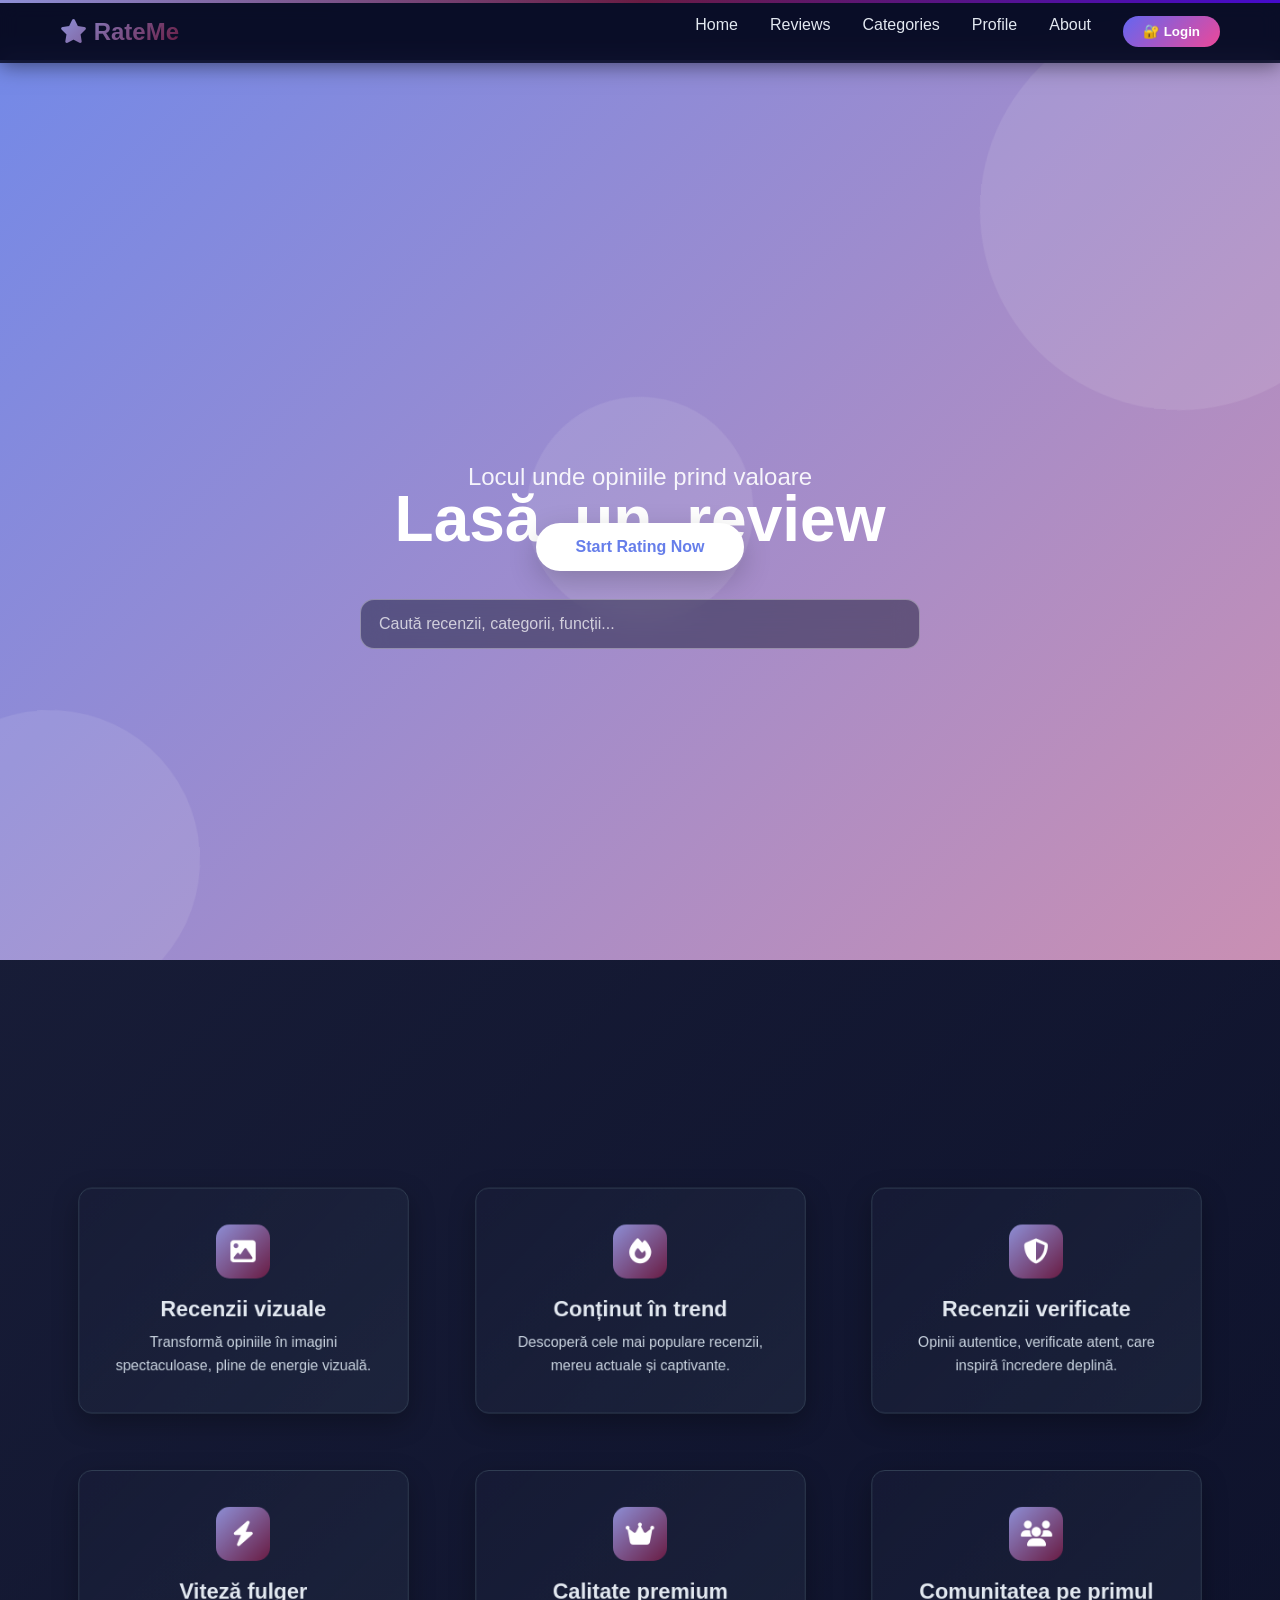
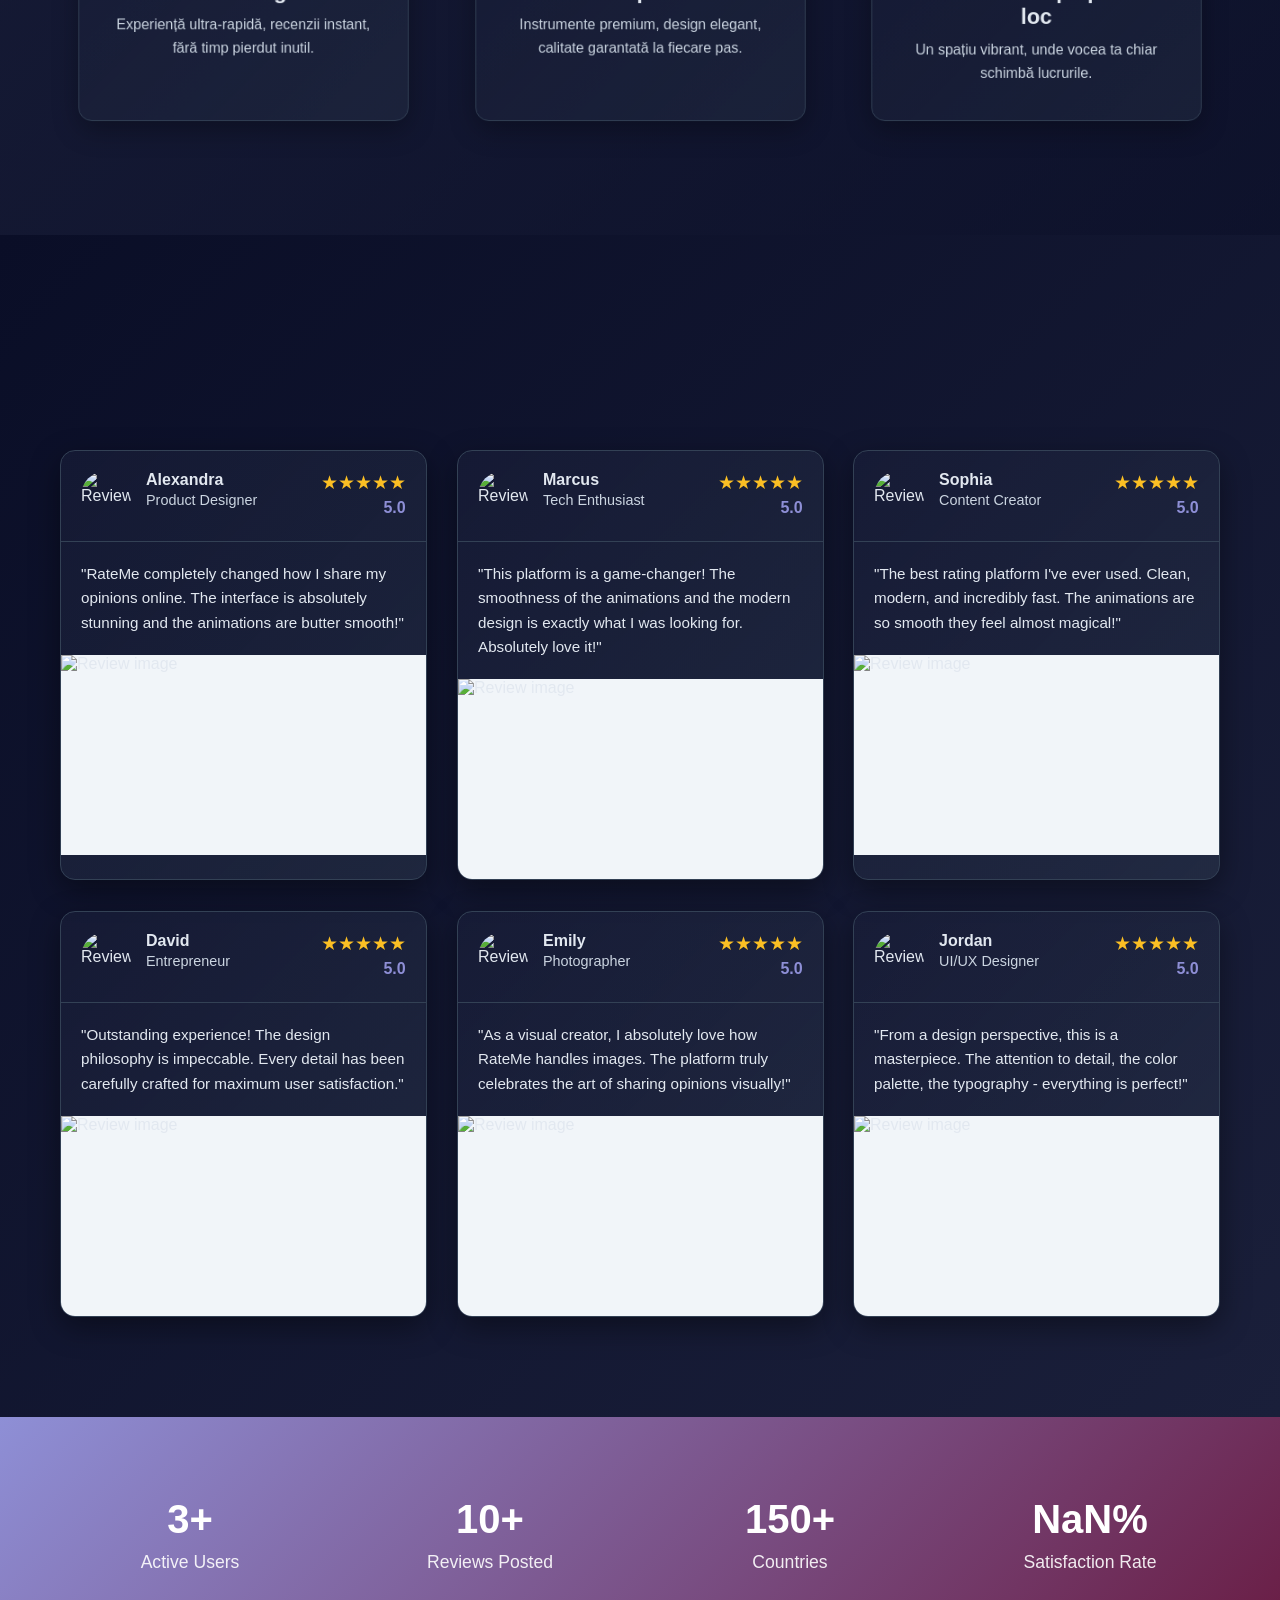
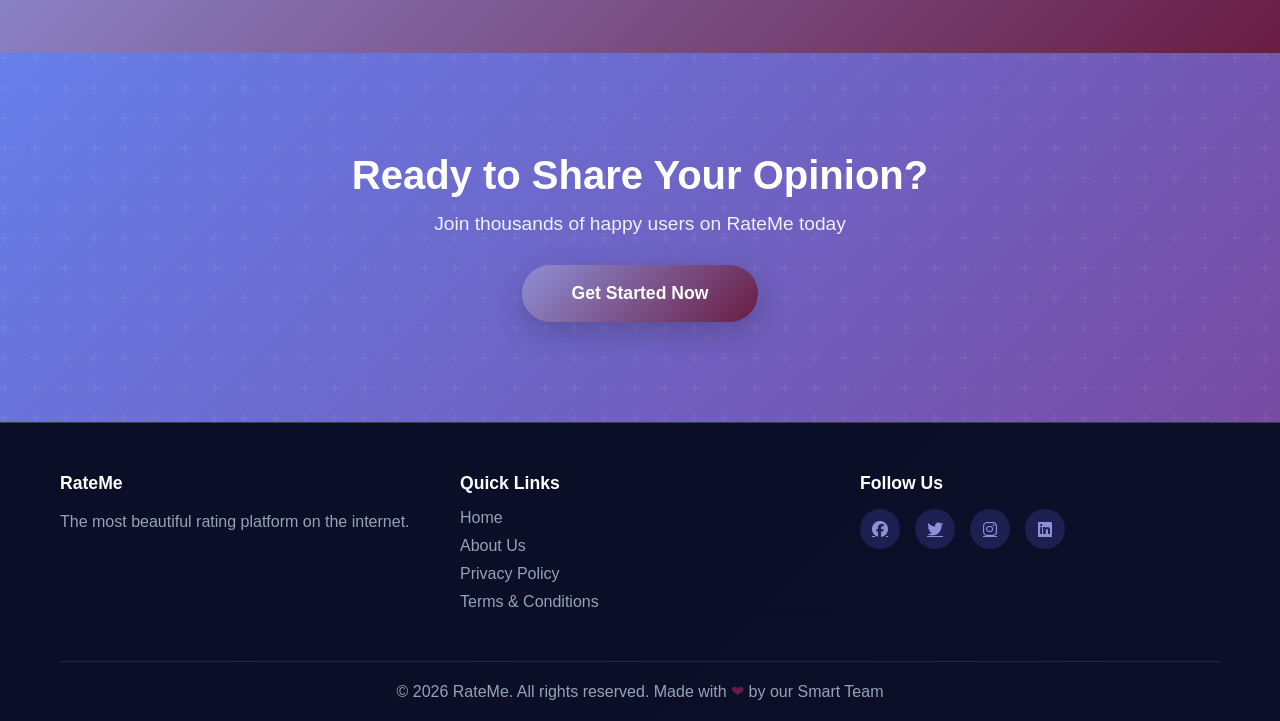
==== index.html @ a39ee304 "first commit" ====
<!DOCTYPE html>
<html lang="en">
<head>
    <meta charset="UTF-8">
    <meta name="viewport" content="width=device-width, initial-scale=1.0">
    <title>RateMe - Premium Review Platform</title>
    <link rel="stylesheet" href="styles.css">
    <link rel="stylesheet" href="https://cdnjs.cloudflare.com/ajax/libs/font-awesome/6.4.0/css/all.min.css">
</head>
<body>
    <!-- Navigation -->
    <nav class="navbar">
        <div class="nav-container">
            <div class="logo">
                <i class="fas fa-star"></i> RateMe
            </div>
            <ul class="nav-menu">
                <li><a href="index.html" class="nav-link">Home</a></li>
                <li><a href="reviews.html" class="nav-link">Reviews</a></li>
                <li><a href="categories.html" class="nav-link">Categories</a></li>
                <li><a href="profile.html" class="nav-link">Profile</a></li>
                <li><a href="about.html" class="nav-link">About</a></li>
                <li><button id="nav-login-btn" class="nav-link" style="background: linear-gradient(135deg, #6366f1 0%, #ec4899 100%); padding: 8px 20px; border-radius: 25px; border: none; cursor: pointer; color: white; font-weight: 600; transition: all 0.3s ease;">🔐 Login</button></li>
            </ul>
        </div>
    </nav>

    <!-- Hero Section -->
    <section id="home" class="hero">
        <div class="stars-bg">
            <span class="star"></span>
            <span class="star"></span>
            <span class="star"></span>
            <span class="star"></span>
            <span class="star"></span>
        </div>
        
        <div class="hero-content">
            <h1 class="hero-title">
                <span class="word">Lasă</span>
                <span class="word">un</span>
                <span class="word">review</span>
            </h1>
            <p class="hero-subtitle">Locul unde opiniile prind valoare</p>
            <button class="cta-button">Start Rating Now</button>
            <div class="home-search">
                <input id="home-search-input" type="search" placeholder="Caută recenzii, categorii, funcții...">
                <div id="home-search-results" class="home-search-results"></div>
            </div>
        </div>

        <div class="hero-shapes">
            <div class="shape shape-1"></div>
            <div class="shape shape-2"></div>
            <div class="shape shape-3"></div>
        </div>
    </section>

    <!-- Features Section -->
    <section id="features" class="features">
        <div class="container">
            <h2 class="section-title">Why Choose RateMe?</h2>
            <div class="features-grid">
                <div class="feature-card">
                    <div class="feature-icon">
                        <i class="fas fa-image"></i>
                    </div>
                    <h3>Recenzii vizuale</h3>
                    <p>Transformă opiniile în imagini spectaculoase, pline de energie vizuală.</p>
                </div>

                <div class="feature-card">
                    <div class="feature-icon">
                        <i class="fas fa-fire"></i>
                    </div>
                    <h3>Conținut în trend</h3>
                    <p>Descoperă cele mai populare recenzii, mereu actuale și captivante.</p>
                </div>

                <div class="feature-card">
                    <div class="feature-icon">
                        <i class="fas fa-shield-alt"></i>
                    </div>
                    <h3>Recenzii verificate</h3>
                    <p>Opinii autentice, verificate atent, care inspiră încredere deplină.</p>
                </div>

                <div class="feature-card">
                    <div class="feature-icon">
                        <i class="fas fa-bolt"></i>
                    </div>
                    <h3>Viteză fulger</h3>
                    <p>Experiență ultra-rapidă, recenzii instant, fără timp pierdut inutil.</p>
                </div>

                <div class="feature-card">
                    <div class="feature-icon">
                        <i class="fas fa-crown"></i>
                    </div>
                    <h3>Calitate premium</h3>
                    <p>Instrumente premium, design elegant, calitate garantată la fiecare pas.</p>
                </div>

                <div class="feature-card">
                    <div class="feature-icon">
                        <i class="fas fa-users"></i>
                    </div>
                    <h3>Comunitatea pe primul loc</h3>
                    <p>Un spațiu vibrant, unde vocea ta chiar schimbă lucrurile.</p>
                </div>
            </div>
        </div>
    </section>

    <!-- Reviews Section -->
    <section id="reviews" class="reviews">
        <div class="container">
            <h2 class="section-title">Amazing Reviews</h2>
            <div class="reviews-grid">
                <div class="review-card">
                    <div class="review-header">
                        <div class="reviewer-info">
                            <img src="https://images.unsplash.com/photo-1494790108377-be9c29b29330?w=100&h=100&fit=crop" alt="Reviewer" class="reviewer-avatar">
                            <div>
                                <h4>Alexandra</h4>
                                <p>Product Designer</p>
                            </div>
                        </div>
                        <div class="rating">
                            <span class="stars">★★★★★</span>
                            <span class="rating-num">5.0</span>
                        </div>
                    </div>
                    <p class="review-text">"RateMe completely changed how I share my opinions online. The interface is absolutely stunning and the animations are butter smooth!"</p>
                    <div class="review-image">
                        <img src="https://images.unsplash.com/photo-1499750310107-5fef28a66643?w=300&h=200&fit=crop" alt="Review image">
                    </div>
                </div>

                <div class="review-card">
                    <div class="review-header">
                        <div class="reviewer-info">
                            <img src="https://images.unsplash.com/photo-1507003211169-0a1dd7228f2d?w=100&h=100&fit=crop" alt="Reviewer" class="reviewer-avatar">
                            <div>
                                <h4>Marcus</h4>
                                <p>Tech Enthusiast</p>
                            </div>
                        </div>
                        <div class="rating">
                            <span class="stars">★★★★★</span>
                            <span class="rating-num">5.0</span>
                        </div>
                    </div>
                    <p class="review-text">"This platform is a game-changer! The smoothness of the animations and the modern design is exactly what I was looking for. Absolutely love it!"</p>
                    <div class="review-image">
                        <img src="https://images.unsplash.com/photo-1552664730-d307ca884978?w=300&h=200&fit=crop" alt="Review image">
                    </div>
                </div>

                <div class="review-card">
                    <div class="review-header">
                        <div class="reviewer-info">
                            <img src="https://images.unsplash.com/photo-1438761681033-6461ffad8d80?w=100&h=100&fit=crop" alt="Reviewer" class="reviewer-avatar">
                            <div>
                                <h4>Sophia</h4>
                                <p>Content Creator</p>
                            </div>
                        </div>
                        <div class="rating">
                            <span class="stars">★★★★★</span>
                            <span class="rating-num">5.0</span>
                        </div>
                    </div>
                    <p class="review-text">"The best rating platform I've ever used. Clean, modern, and incredibly fast. The animations are so smooth they feel almost magical!"</p>
                    <div class="review-image">
                        <img src="https://images.unsplash.com/photo-1492684223066-81342ee5ff30?w=300&h=200&fit=crop" alt="Review image">
                    </div>
                </div>

                <div class="review-card">
                    <div class="review-header">
                        <div class="reviewer-info">
                            <img src="https://images.unsplash.com/photo-1500648767791-00dcc994a43e?w=100&h=100&fit=crop" alt="Reviewer" class="reviewer-avatar">
                            <div>
                                <h4>David</h4>
                                <p>Entrepreneur</p>
                            </div>
                        </div>
                        <div class="rating">
                            <span class="stars">★★★★★</span>
                            <span class="rating-num">5.0</span>
                        </div>
                    </div>
                    <p class="review-text">"Outstanding experience! The design philosophy is impeccable. Every detail has been carefully crafted for maximum user satisfaction."</p>
                    <div class="review-image">
                        <img src="https://images.unsplash.com/photo-1504384308090-c894fdcc538d?w=300&h=200&fit=crop" alt="Review image">
                    </div>
                </div>

                <div class="review-card">
                    <div class="review-header">
                        <div class="reviewer-info">
                            <img src="https://images.unsplash.com/photo-1507527173177-efb256e5f86b?w=100&h=100&fit=crop" alt="Reviewer" class="reviewer-avatar">
                            <div>
                                <h4>Emily</h4>
                                <p>Photographer</p>
                            </div>
                        </div>
                        <div class="rating">
                            <span class="stars">★★★★★</span>
                            <span class="rating-num">5.0</span>
                        </div>
                    </div>
                    <p class="review-text">"As a visual creator, I absolutely love how RateMe handles images. The platform truly celebrates the art of sharing opinions visually!"</p>
                    <div class="review-image">
                        <img src="https://images.unsplash.com/photo-1511379938547-c1f69b13d835?w=300&h=200&fit=crop" alt="Review image">
                    </div>
                </div>

                <div class="review-card">
                    <div class="review-header">
                        <div class="reviewer-info">
                            <img src="https://images.unsplash.com/photo-1502374038120-c8e4153b63d3?w=100&h=100&fit=crop" alt="Reviewer" class="reviewer-avatar">
                            <div>
                                <h4>Jordan</h4>
                                <p>UI/UX Designer</p>
                            </div>
                        </div>
                        <div class="rating">
                            <span class="stars">★★★★★</span>
                            <span class="rating-num">5.0</span>
                        </div>
                    </div>
                    <p class="review-text">"From a design perspective, this is a masterpiece. The attention to detail, the color palette, the typography - everything is perfect!"</p>
                    <div class="review-image">
                        <img src="https://images.unsplash.com/photo-1506794778202-cad84cf45f1d?w=300&h=200&fit=crop" alt="Review image">
                    </div>
                </div>
            </div>
        </div>
    </section>

    <!-- Stats Section -->
    <section class="stats">
        <div class="container">
            <div class="stat-item">
                <h3 class="stat-number">2.5M+</h3>
                <p>Active Users</p>
            </div>
            <div class="stat-item">
                <h3 class="stat-number">10M+</h3>
                <p>Reviews Posted</p>
            </div>
            <div class="stat-item">
                <h3 class="stat-number">150+</h3>
                <p>Countries</p>
            </div>
            <div class="stat-item">
                <h3 class="stat-number">99.9%</h3>
                <p>Satisfaction Rate</p>
            </div>
        </div>
    </section>

    <!-- CTA Section -->
    <section id="contact" class="cta-section">
        <div class="cta-content">
            <h2>Ready to Share Your Opinion?</h2>
            <p>Join thousands of happy users on RateMe today</p>
            <button class="cta-button-large">Get Started Now</button>
        </div>
    </section>

    <!-- Footer -->
    <footer class="footer">
        <div class="container">
            <div class="footer-content">
                <div class="footer-section">
                    <h4>RateMe</h4>
                    <p>The most beautiful rating platform on the internet.</p>
                </div>
                <div class="footer-section">
                    <h4>Quick Links</h4>
                    <ul>
                        <li><a href="#">Home</a></li>
                        <li><a href="#">About Us</a></li>
                        <li><a href="#">Privacy Policy</a></li>
                        <li><a href="#">Terms & Conditions</a></li>
                    </ul>
                </div>
                <div class="footer-section">
                    <h4>Follow Us</h4>
                    <div class="social-links">
                        <a href="#"><i class="fab fa-facebook"></i></a>
                        <a href="#"><i class="fab fa-twitter"></i></a>
                        <a href="#"><i class="fab fa-instagram"></i></a>
                        <a href="#"><i class="fab fa-linkedin"></i></a>
                    </div>
                </div>
            </div>
            <div class="footer-bottom">
                <p>&copy; 2026 RateMe. All rights reserved. Made with <span class="heart">❤</span> by our Smart Team</p>
            </div>
        </div>
    </footer>

    <script src="https://cdnjs.cloudflare.com/ajax/libs/gsap/3.12.2/gsap.min.js"></script>
    <script src="https://cdnjs.cloudflare.com/ajax/libs/gsap/3.12.2/ScrollTrigger.min.js"></script>
    <script src="script.js"></script>

    <!-- Modal Sistema -->
    <div id="modal-overlay" class="modal-overlay"></div>

    <!-- Login/Register Modal -->
    <div id="login-modal" class="modal">
        <div class="modal-content">
            <span class="modal-close">&times;</span>
            <h2>🔐 Login / Register</h2>
            <form id="login-form" autocomplete="on">
            <div id="login-form-container">
                <div class="form-group">
                    <label>Name:</label>
                    <input type="text" id="user-name" name="name" placeholder="Enter your name..." autocomplete="name" required>
                </div>
                <div class="form-group">
                    <label>Email:</label>
                    <input type="email" id="user-email" name="email" placeholder="Enter your email..." autocomplete="email" required>
                </div>
                <div class="form-group">
                    <label>Password:</label>
                    <input type="password" id="user-password" name="password" placeholder="Create a password..." autocomplete="current-password" required>
                </div>
                <button id="login-btn" type="submit" class="modal-btn">Save Login</button>
                <p style="color: var(--text-light); text-align: center; margin-top: 15px; font-size: 0.9rem;">
                    Your data is saved on your device 🔒
                </p>
            </div>
            </form>
            <div id="logged-in-info" style="display: none;">
                <div class="user-info">
                    <p><strong>User:</strong> <span id="logged-user-name"></span></p>
                    <p><strong>Email:</strong> <span id="logged-user-email"></span></p>
                </div>
                <button id="logout-btn" style="background: rgba(236, 72, 153, 0.3); border: 2px solid var(--secondary);">Logout</button>
            </div>
        </div>
    </div>

    <!-- Rating Modal -->
    <div id="rating-modal" class="modal">
        <div class="modal-content">
            <span class="modal-close">&times;</span>
            <h2>Rate Something Amazing!</h2>
            <form id="rating-form">
                <div class="form-group">
                    <label>What would you like to rate?</label>
                    <input type="text" placeholder="e.g., Restaurant, Product, Movie..." required>
                </div>
                <div class="form-group">
                    <label>Your Rating</label>
                    <div class="star-rating">
                        <span class="star" data-value="1">★</span>
                        <span class="star" data-value="2">★</span>
                        <span class="star" data-value="3">★</span>
                        <span class="star" data-value="4">★</span>
                        <span class="star" data-value="5">★</span>
                    </div>
                </div>
                <div class="form-group">
                    <label>Your Review</label>
                    <textarea placeholder="Share your experience..." rows="5"></textarea>
                </div>
                <button type="submit" class="modal-btn">Submit Review</button>
            </form>
        </div>
    </div>

    <!-- Success Modal -->
    <div id="success-modal" class="modal">
        <div class="modal-content success-modal-content">
            <div class="success-icon">
                <i class="fas fa-check-circle"></i>
            </div>
            <h2>Review Published!</h2>
            <p>Your review has been successfully posted to RateMe!</p>
            <button class="modal-btn" onclick="closeAllModals()">Great!</button>
        </div>
    </div>

    <!-- Subscribe Modal -->
    <div id="subscribe-modal" class="modal">
        <div class="modal-content">
            <span class="modal-close">&times;</span>
            <h2>Join Our Community</h2>
            <p>Get exclusive access to premium reviews and features</p>
            <form id="subscribe-form">
                <div class="form-group">
                    <input type="email" placeholder="Enter your email" required>
                </div>
                <div class="form-group">
                    <input type="text" placeholder="Full Name" required>
                </div>
                <button type="submit" class="modal-btn">Subscribe Now</button>
            </form>
            <p style="font-size: 0.9rem; color: var(--text-light); margin-top: 15px;">No spam, just amazing reviews!</p>
        </div>
    </div>

    <!-- Notification Toast -->
    <div id="notification-toast" class="notification-toast"></div>
</body>
</html>
---- styles.css ----
* {
    margin: 0;
    padding: 0;
    box-sizing: border-box;
}

:root {
    --primary: #8e8fd6;
    --secondary: #691c43;
    --tertiary: #450bcc;
    --accent: #06b6d4;
    --dark: #0a0e27;
    --dark-lighter: #1a1f3a;
    --light: #f8fafc;
    --text: #e2e8f0;
    --text-light: #cbd5e1;
    --border: #334155;
}

html {
    scroll-behavior: smooth;
}

body {
    font-family: 'Segoe UI', Tahoma, Geneva, Verdana, sans-serif;
    color: var(--text);
    background: linear-gradient(135deg, var(--dark) 0%, var(--dark-lighter) 100%);
    overflow-x: hidden;
}

.container {
    max-width: 1200px;
    margin: 0 auto;
    padding: 0 20px;
}

/* Navigation */
.navbar {
    position: fixed;
    top: 0;
    width: 100%;
    background: rgba(10, 14, 39, 0.85);
    backdrop-filter: blur(10px);
    z-index: 1000;
    box-shadow: 0 2px 20px rgba(0, 0, 0, 0.5);
    padding: 1rem 0;
}

.nav-container {
    max-width: 1200px;
    margin: 0 auto;
    padding: 0 20px;
    display: flex;
    justify-content: space-between;
    align-items: center;
}

.nav-content {
    max-width: 1200px;
    margin: 0 auto;
    padding: 0 20px;
    display: flex;
    justify-content: space-between;
    align-items: center;
}

.nav-links {
    display: flex;
    list-style: none;
    gap: 2rem;
    align-items: center;
}

.logo {
    font-size: 24px;
    font-weight: bold;
    background: linear-gradient(135deg, var(--primary) 0%, var(--secondary) 100%);
    -webkit-background-clip: text;
    -webkit-text-fill-color: transparent;
    background-clip: text;
}

.nav-menu {
    display: flex;
    list-style: none;
    gap: 2rem;
}

.nav-link {
    text-decoration: none;
    color: var(--text);
    font-weight: 500;
    position: relative;
    transition: color 0.3s ease;
}

.nav-link::after {
    content: '';
    position: absolute;
    bottom: -5px;
    left: 0;
    width: 0;
    height: 2px;
    background: linear-gradient(135deg, var(--primary), var(--secondary));
    transition: width 0.3s ease;
}

.nav-link:hover::after {
    width: 100%;
}

/* Hero Section */
.hero {
    min-height: 100vh;
    display: flex;
    align-items: center;
    justify-content: center;
    background: linear-gradient(135deg, #7489e7 0%, #c98fb3 100%);
    position: relative;
    overflow: hidden;
    margin-top: 60px;
}

.stars-bg {
    position: absolute;
    width: 100%;
    height: 100%;
    top: 0;
    left: 0;
}

.star {
    position: absolute;
    width: 3px;
    height: 3px;
    background: white;
    border-radius: 50%;
    opacity: 0.5;
}

.hero-shapes {
    position: absolute;
    width: 100%;
    height: 100%;
    top: 0;
    left: 0;
}

.shape {
    position: absolute;
    border-radius: 50%;
    opacity: 0.1;
}

.shape-1 {
    width: 400px;
    height: 400px;
    background: white;
    top: -50px;
    right: -100px;
}

.shape-2 {
    width: 300px;
    height: 300px;
    background: white;
    bottom: -50px;
    left: -100px;
}

.shape-3 {
    width: 200px;
    height: 200px;
    background: white;
    top: 50%;
    left: 50%;
    transform: translate(-50%, -50%);
}

.hero-content {
    text-align: center;
    z-index: 10;
    color: white;
}

.hero-title {
    font-size: 4rem;
    font-weight: 800;
    margin-bottom: 1rem;
    line-height: 1.2;
    opacity: 1 !important;
}

.hero-title .word {
    display: inline-block;
    margin: 0 0.5rem;
}

.hero-subtitle {
    font-size: 1.5rem;
    margin-bottom: 2rem;
    opacity: 0.9;
}

.cta-button {
    padding: 15px 40px;
    font-size: 1rem;
    font-weight: 600;
    background: white;
    color: #667eea;
    border: none;
    border-radius: 50px;
    cursor: pointer;
    transition: all 0.3s ease;
    box-shadow: 0 10px 30px rgba(0, 0, 0, 0.2);
}

.cta-button:hover {
    transform: translateY(-3px);
    box-shadow: 0 15px 40px rgba(0, 0, 0, 0.3);
}

.home-search {
    width: min(560px, calc(100vw - 40px));
    margin: 28px auto 0;
    position: relative;
}

.home-search input {
    width: 100%;
    border: 1px solid rgba(255, 255, 255, 0.35);
    background: rgba(10, 14, 39, 0.45);
    color: white;
    border-radius: 14px;
    padding: 15px 18px;
    font-size: 1rem;
    backdrop-filter: blur(12px);
}

.home-search input::placeholder {
    color: rgba(255, 255, 255, 0.72);
}

.home-search input:focus {
    outline: none;
    border-color: white;
    box-shadow: 0 18px 45px rgba(10, 14, 39, 0.28);
}

.home-search-results {
    display: none;
    position: absolute;
    top: calc(100% + 10px);
    left: 0;
    right: 0;
    background: rgba(10, 14, 39, 0.96);
    border: 1px solid rgba(255, 255, 255, 0.18);
    border-radius: 14px;
    overflow: hidden;
    text-align: left;
    z-index: 40;
    box-shadow: 0 25px 60px rgba(0, 0, 0, 0.35);
}

.home-search-results.active {
    display: block;
}

.home-search-result {
    width: 100%;
    border: none;
    background: transparent;
    color: white;
    text-align: left;
    padding: 13px 16px;
    cursor: pointer;
    display: flex;
    justify-content: space-between;
    gap: 12px;
}

.home-search-result:hover {
    background: rgba(99, 102, 241, 0.25);
}

.home-search-result small {
    color: rgba(255, 255, 255, 0.65);
}

.cta-button-large {
    padding: 18px 50px;
    font-size: 1.1rem;
    font-weight: 600;
    background: linear-gradient(135deg, var(--primary) 0%, var(--secondary) 100%);
    color: white;
    border: none;
    border-radius: 50px;
    cursor: pointer;
    transition: all 0.3s ease;
    box-shadow: 0 10px 30px rgba(0, 0, 0, 0.2);
}

.cta-button-large:hover {
    transform: translateY(-3px);
    box-shadow: 0 15px 40px rgba(0, 0, 0, 0.3);
}

/* Features Section */
.features {
    padding: 100px 0;
    background: linear-gradient(135deg, rgba(26, 31, 58, 0.8) 0%, rgba(10, 14, 39, 0.6) 100%);
}

.section-title {
    font-size: 3rem;
    text-align: center;
    margin-bottom: 60px;
    background: linear-gradient(135deg, var(--primary) 0%, var(--secondary) 100%);
    -webkit-background-clip: text;
    -webkit-text-fill-color: transparent;
    background-clip: text;
}

.features-grid {
    display: grid;
    grid-template-columns: repeat(auto-fit, minmax(300px, 1fr));
    gap: 30px;
}

.feature-card {
    background: linear-gradient(135deg, rgba(26, 31, 58, 0.5) 0%, rgba(51, 65, 85, 0.3) 100%);
    padding: 40px;
    border-radius: 15px;
    text-align: center;
    box-shadow: 0 10px 30px rgba(0, 0, 0, 0.3);
    transition: all 0.3s ease;
    border: 1px solid var(--border);
    cursor: pointer;
    overflow: hidden;
    position: relative;
}

.feature-card:hover {
    transform: translateY(-10px);
    box-shadow: 0 20px 50px rgba(0, 0, 0, 0.1);
}

.feature-icon {
    width: 60px;
    height: 60px;
    background: linear-gradient(135deg, var(--primary) 0%, var(--secondary) 100%);
    border-radius: 15px;
    display: flex;
    align-items: center;
    justify-content: center;
    margin: 0 auto 20px;
    font-size: 28px;
    color: white;
}

.feature-card h3 {
    font-size: 1.5rem;
    margin-bottom: 10px;
    color: var(--text);
}

.feature-card p {
    color: var(--text-light);
    line-height: 1.6;
}

.feature-card.is-expanded {
    grid-column: 1 / -1;
    text-align: left;
    background: linear-gradient(135deg, rgba(99, 102, 241, 0.18) 0%, rgba(236, 72, 153, 0.14) 100%);
    border-color: rgba(236, 72, 153, 0.55);
}

.feature-card.is-expanded .feature-icon {
    margin-left: 0;
}

.feature-expanded-content {
    margin-top: 24px;
    padding-top: 24px;
    border-top: 1px solid rgba(255, 255, 255, 0.14);
    overflow: hidden;
}

.feature-kicker {
    display: inline-flex;
    color: white;
    background: rgba(6, 182, 212, 0.18);
    border: 1px solid rgba(6, 182, 212, 0.35);
    border-radius: 999px;
    padding: 6px 12px;
    font-size: 0.8rem;
    font-weight: 700;
    margin-bottom: 14px;
}

.feature-points {
    display: grid;
    grid-template-columns: repeat(auto-fit, minmax(180px, 1fr));
    gap: 12px;
    margin: 18px 0 22px;
}

.feature-points span {
    background: rgba(15, 23, 42, 0.45);
    border: 1px solid rgba(255, 255, 255, 0.12);
    border-radius: 12px;
    color: var(--text);
    padding: 12px 14px;
}

.feature-action {
    border: none;
    border-radius: 999px;
    padding: 12px 22px;
    background: linear-gradient(135deg, var(--accent) 0%, var(--secondary) 100%);
    color: white;
    font-weight: 700;
    cursor: pointer;
}

/* Reviews Section */
.reviews {
    padding: 100px 0;
    background: linear-gradient(135deg, var(--dark) 0%, var(--dark-lighter) 100%);
}

.reviews-grid {
    display: grid;
    grid-template-columns: repeat(auto-fit, minmax(320px, 1fr));
    gap: 30px;
}

.review-card {
    background: linear-gradient(135deg, rgba(26, 31, 58, 0.6) 0%, rgba(51, 65, 85, 0.4) 100%);
    border-radius: 15px;
    overflow: hidden;
    box-shadow: 0 10px 30px rgba(0, 0, 0, 0.4);
    border: 1px solid var(--border);
    transition: all 0.3s ease;
}

.review-card:hover {
    transform: translateY(-8px);
    box-shadow: 0 20px 50px rgba(0, 0, 0, 0.15);
}

.review-header {
    padding: 20px;
    border-bottom: 1px solid var(--border);
    display: flex;
    justify-content: space-between;
    align-items: flex-start;
}

.reviewer-info {
    display: flex;
    gap: 15px;
}

.reviewer-avatar {
    width: 50px;
    height: 50px;
    border-radius: 50%;
    object-fit: cover;
}

.reviewer-info h4 {
    margin: 0;
    font-size: 1rem;
}

.reviewer-info p {
    margin: 3px 0 0;
    color: var(--text-light);
    font-size: 0.9rem;
}

.rating {
    text-align: right;
}

.stars {
    color: #fbbf24;
    font-size: 1.2rem;
}

.rating-num {
    display: block;
    font-weight: 600;
    color: var(--primary);
    margin-top: 5px;
}

.review-text {
    padding: 20px;
    color: var(--text);
    line-height: 1.6;
    font-size: 0.95rem;
}

.review-image {
    overflow: hidden;
    height: 200px;
    background: #f1f5f9;
}

.review-image img {
    width: 100%;
    height: 100%;
    object-fit: cover;
    transition: transform 0.3s ease;
}

.review-card:hover .review-image img {
    transform: scale(1.05);
}

/* Stats Section */
.stats {
    padding: 80px 0;
    background: linear-gradient(135deg, var(--primary) 0%, var(--secondary) 100%);
    color: white;
}

.stats .container {
    display: grid;
    grid-template-columns: repeat(auto-fit, minmax(200px, 1fr));
    gap: 40px;
    text-align: center;
}

.stat-item h3 {
    font-size: 2.5rem;
    margin-bottom: 10px;
}

.stat-item p {
    font-size: 1.1rem;
    opacity: 0.9;
}

/* CTA Section */
.cta-section {
    padding: 100px 0;
    background: linear-gradient(135deg, #667eea 0%, #764ba2 100%);
    text-align: center;
    color: white;
    position: relative;
    overflow: hidden;
}

.cta-section::before {
    content: '';
    position: absolute;
    top: 0;
    left: 0;
    right: 0;
    bottom: 0;
    background: url("data:image/svg+xml,%3Csvg width='60' height='60' viewBox='0 0 60 60' xmlns='http://www.w3.org/2000/svg'%3E%3Cg fill='none' fill-rule='evenodd'%3E%3Cg fill='%23ffffff' fill-opacity='0.05'%3E%3Cpath d='M36 34v-4h-2v4h-4v2h4v4h2v-4h4v-2h-4zm0-30V0h-2v4h-4v2h4v4h2V6h4V4h-4zM6 34v-4H4v4H0v2h4v4h2v-4h4v-2H6zM6 4V0H4v4H0v2h4v4h2V6h4V4H6z'/%3E%3C/g%3E%3C/g%3E%3C/svg%3E");
    pointer-events: none;
}

.cta-content {
    position: relative;
    z-index: 10;
}

.cta-section h2 {
    font-size: 2.5rem;
    margin-bottom: 15px;
}

.cta-section p {
    font-size: 1.2rem;
    margin-bottom: 30px;
    opacity: 0.9;
}

/* Footer */
.footer {
    background: linear-gradient(135deg, var(--dark) 0%, rgba(10, 14, 39, 0.95) 100%);
    color: white;
    padding: 50px 0 20px;
    border-top: 1px solid var(--border);
}

.footer-content {
    display: grid;
    grid-template-columns: repeat(auto-fit, minmax(250px, 1fr));
    gap: 40px;
    margin-bottom: 40px;
}

.footer-section h4 {
    margin-bottom: 15px;
    font-size: 1.1rem;
}

.footer-section p {
    color: #94a3b8;
    line-height: 1.6;
}

.footer-section ul {
    list-style: none;
}

.footer-section ul li {
    margin-bottom: 10px;
}

.footer-section ul li a {
    color: #94a3b8;
    text-decoration: none;
    transition: color 0.3s ease;
}

.footer-section ul li a:hover {
    color: var(--primary);
}

.social-links {
    display: flex;
    gap: 15px;
}

.social-links a {
    width: 40px;
    height: 40px;
    background: rgba(99, 102, 241, 0.2);
    border-radius: 50%;
    display: flex;
    align-items: center;
    justify-content: center;
    color: var(--primary);
    transition: all 0.3s ease;
}

.social-links a:hover {
    background: var(--primary);
    color: white;
}

.footer-bottom {
    text-align: center;
    padding-top: 20px;
    border-top: 1px solid rgba(255, 255, 255, 0.1);
    color: #94a3b8;
}

.heart {
    color: var(--secondary);
}

/* Responsive Design */
@media (max-width: 768px) {
    .nav-content,
    .nav-container {
        flex-direction: column;
        gap: 1rem;
    }

    .nav-links {
        flex-wrap: wrap;
        justify-content: center;
        gap: 1rem;
    }

    .hero-title {
        font-size: 2.5rem;
    }

    .hero-subtitle {
        font-size: 1.2rem;
    }

    .nav-menu {
        gap: 1rem;
    }

    .section-title {
        font-size: 2rem;
    }

    .stats .container {
        grid-template-columns: repeat(2, 1fr);
        gap: 20px;
    }

    .cta-section h2 {
        font-size: 1.8rem;
    }

    .feature-card {
        padding: 30px 20px;
    }
}

@media (max-width: 480px) {
    .hero {
        margin-top: 60px;
        padding: 0 20px;
    }

    .hero-title {
        font-size: 1.8rem;
    }

    .hero-title .word {
        display: block;
        margin: 0.5rem 0;
    }

    .nav-menu {
        flex-direction: column;
        gap: 0.5rem;
    }

    .nav-links {
        flex-direction: column;
        gap: 0.5rem;
    }
}

/* MODAL STYLES */
.modal-overlay,
#modal-overlay {
    position: fixed;
    top: 0;
    left: 0;
    width: 100%;
    height: 100%;
    background: rgba(0, 0, 0, 0.7);
    backdrop-filter: blur(5px);
    z-index: 1500;
    opacity: 0;
    pointer-events: none;
    transition: all 0.3s ease;
}

.modal-overlay.active,
#modal-overlay.active {
    opacity: 1;
    pointer-events: all;
}

.modal {
    position: fixed;
    top: 50%;
    left: 50%;
    transform: translate(-50%, -50%) scale(0) rotateX(-90deg) rotateY(0deg) rotateZ(-45deg);
    z-index: 2000;
    opacity: 0;
    pointer-events: none;
    transition: all 0.5s cubic-bezier(0.34, 1.56, 0.64, 1);
    perspective: 1000px;
}

.modal.active {
    opacity: 1;
    pointer-events: all;
    transform: translate(-50%, -50%) scale(1) rotateX(0deg) rotateY(0deg) rotateZ(0deg);
}

.modal-content {
    background: linear-gradient(135deg, rgba(26, 31, 58, 0.95) 0%, rgba(51, 65, 85, 0.9) 100%);
    border-radius: 20px;
    padding: 40px;
    max-width: 500px;
    width: 90%;
    box-shadow: 0 50px 100px rgba(0, 0, 0, 0.7);
    border: 1px solid var(--border);
    position: relative;
}

.modal-content h2 {
    font-size: 1.8rem;
    color: var(--text);
    margin: 0 0 10px 0;
}

.modal-content p {
    color: var(--text-light);
    line-height: 1.6;
    margin: 10px 0 25px 0;
}

.modal-close {
    position: absolute;
    top: 15px;
    right: 20px;
    font-size: 2rem;
    cursor: pointer;
    color: var(--text-light);
    transition: all 0.3s ease;
    background: rgba(99, 102, 241, 0.1);
    width: 40px;
    height: 40px;
    display: flex;
    align-items: center;
    justify-content: center;
    border-radius: 50%;
}

.modal-close:hover {
    color: var(--secondary);
    background: rgba(236, 72, 153, 0.2);
    transform: rotate(90deg);
}

.form-group {
    margin-bottom: 20px;
}

.form-group label {
    display: block;
    margin-bottom: 8px;
    color: var(--text);
    font-weight: 600;
}

.form-group input,
.form-group textarea {
    width: 100%;
    background: rgba(51, 65, 85, 0.5);
    border: 1px solid var(--border);
    color: var(--text);
    padding: 12px 15px;
    border-radius: 10px;
    font-size: 1rem;
    transition: all 0.3s ease;
    font-family: inherit;
}

.form-group input:focus,
.form-group textarea:focus {
    outline: none;
    background: rgba(51, 65, 85, 0.8);
    border-color: var(--primary);
    box-shadow: 0 0 20px rgba(99, 102, 241, 0.3);
}

.star-rating {
    display: flex;
    gap: 10px;
    font-size: 2rem;
    margin: 10px 0;
}

.star-rating .star {
    cursor: pointer;
    color: rgba(251, 191, 36, 0.3);
    transition: all 0.2s ease;
}

.star-rating .star:hover,
.star-rating .star.active {
    color: #fbbf24;
    transform: scale(1.2) rotate(15deg);
    text-shadow: 0 0 20px rgba(251, 191, 36, 0.6);
}

.modal-btn {
    width: 100%;
    padding: 12px 20px;
    background: linear-gradient(135deg, var(--primary) 0%, var(--secondary) 100%);
    color: white;
    border: none;
    border-radius: 10px;
    font-size: 1rem;
    font-weight: 600;
    cursor: pointer;
    transition: all 0.3s ease;
    margin-top: 15px;
}

.modal-btn:hover {
    transform: translateY(-3px);
    box-shadow: 0 20px 50px rgba(99, 102, 241, 0.4);
}

.success-modal-content {
    text-align: center;
    padding: 50px 40px;
}

.success-icon {
    font-size: 4rem;
    color: #10b981;
    margin-bottom: 20px;
    animation: pulse 0.6s ease-in-out;
}

@keyframes pulse {
    0% { transform: scale(0); }
    50% { transform: scale(1.2); }
    100% { transform: scale(1); }
}

.notification-toast {
    position: fixed;
    bottom: 30px;
    right: 30px;
    background: linear-gradient(135deg, var(--primary) 0%, var(--secondary) 100%);
    color: white;
    padding: 16px 24px;
    border-radius: 10px;
    box-shadow: 0 20px 60px rgba(0, 0, 0, 0.4);
    z-index: 3000;
    opacity: 0;
    transform: translateX(400px);
    transition: all 0.3s ease;
    max-width: 400px;
}

.notification-toast.show {
    opacity: 1;
    transform: translateX(0);
}

.ripple {
    position: absolute;
    border-radius: 50%;
    background: rgba(255, 255, 255, 0.6);
    transform: scale(0);
    animation: ripple-animation 0.6s ease-out;
}

@keyframes ripple-animation {
    to {
        transform: scale(4);
        opacity: 0;
    }
}

/* ===== REVIEW DETAIL PAGE ===== */
.review-detail-section {
    padding: 100px 20px 50px;
    margin-top: 60px;
}

.back-btn {
    display: inline-block;
    position: sticky;
    top: 92px;
    z-index: 1200;
    padding: 14px 24px;
    background: rgba(99, 102, 241, 0.2);
    color: var(--primary);
    border: 1px solid var(--primary);
    border-radius: 999px;
    cursor: pointer;
    font-weight: 600;
    transition: all 0.3s ease;
    margin-bottom: 30px;
    backdrop-filter: blur(12px);
    box-shadow: 0 12px 30px rgba(0, 0, 0, 0.25);
    min-width: 160px;
}

.close-btn {
    position: absolute;
    top: 15px;
    right: 20px;
    width: 40px;
    height: 40px;
    border: none;
    border-radius: 50%;
    background: rgba(99, 102, 241, 0.1);
    color: var(--text-light);
    font-size: 1.7rem;
    cursor: pointer;
}

.close-btn:hover {
    color: var(--secondary);
    background: rgba(236, 72, 153, 0.2);
}

.back-btn:hover {
    background: var(--primary);
    color: white;
    transform: translateX(-5px);
}

.review-detail-content {
    display: grid;
    grid-template-columns: 1fr 1fr;
    gap: 50px;
    margin-bottom: 60px;
}

.detail-gallery {
    display: flex;
    flex-direction: column;
    gap: 20px;
}

.main-image {
    border-radius: 15px;
    overflow: hidden;
    aspect-ratio: 4/3;
}

.main-image img {
    width: 100%;
    height: 100%;
    object-fit: cover;
}

.gallery-thumbnails {
    display: flex;
    gap: 10px;
}

.thumbnail {
    width: 80px;
    height: 80px;
    border-radius: 10px;
    cursor: pointer;
    border: 2px solid transparent;
    overflow: hidden;
    transition: all 0.3s ease;
    opacity: 0.6;
}

.thumbnail:hover,
.thumbnail.active {
    border-color: var(--primary);
    opacity: 1;
}

.thumbnail img {
    width: 100%;
    height: 100%;
    object-fit: cover;
}

.detail-info {
    display: flex;
    flex-direction: column;
    gap: 30px;
}

.reviewer-card {
    background: linear-gradient(135deg, rgba(26, 31, 58, 0.5) 0%, rgba(51, 65, 85, 0.3) 100%);
    padding: 30px;
    border-radius: 15px;
    border: 1px solid var(--border);
    display: flex;
    gap: 20px;
}

.large-avatar {
    width: 100px;
    height: 100px;
    border-radius: 50%;
    object-fit: cover;
    flex-shrink: 0;
}

.reviewer-details {
    flex: 1;
}

.reviewer-details h2 {
    font-size: 1.5rem;
    margin: 0 0 5px 0;
}

.reviewer-title {
    color: var(--primary);
    font-weight: 600;
    margin-bottom: 10px;
}

.reviewer-bio {
    color: var(--text-light);
    margin-bottom: 15px;
    line-height: 1.6;
}

.follow-btn {
    padding: 10px 20px;
    background: linear-gradient(135deg, var(--primary) 0%, var(--secondary) 100%);
    color: white;
    border: none;
    border-radius: 20px;
    cursor: pointer;
    font-weight: 600;
    transition: all 0.3s ease;
}

.follow-btn:hover {
    transform: translateY(-3px);
    box-shadow: 0 10px 30px rgba(99, 102, 241, 0.3);
}

.rating-section {
    background: linear-gradient(135deg, rgba(26, 31, 58, 0.5) 0%, rgba(51, 65, 85, 0.3) 100%);
    padding: 30px;
    border-radius: 15px;
    border: 1px solid var(--border);
}

.rating-display {
    display: flex;
    gap: 20px;
    align-items: center;
    margin-bottom: 25px;
}

.big-stars {
    font-size: 3rem;
    color: #fbbf24;
}

.rating-value {
    font-size: 1.5rem;
    font-weight: bold;
    color: var(--text);
    margin: 0;
}

.rating-date {
    color: var(--text-light);
    margin: 5px 0 0 0;
}

.rating-breakdown {
    border-top: 1px solid var(--border);
    padding-top: 20px;
}

.breakdown-title {
    font-weight: 600;
    margin-bottom: 15px;
}

.star-bars {
    display: flex;
    flex-direction: column;
    gap: 12px;
}

.star-bar {
    display: flex;
    align-items: center;
    gap: 10px;
    font-size: 0.9rem;
}

.star-bar > span:first-child {
    width: 30px;
    color: #fbbf24;
    font-weight: 600;
}

.bar {
    flex: 1;
    height: 8px;
    background: rgba(99, 102, 241, 0.2);
    border-radius: 4px;
    overflow: hidden;
}

.bar .fill {
    height: 100%;
    background: linear-gradient(90deg, var(--primary) 0%, var(--secondary) 100%);
    border-radius: 4px;
}

.review-full-text {
    background: linear-gradient(135deg, rgba(26, 31, 58, 0.5) 0%, rgba(51, 65, 85, 0.3) 100%);
    padding: 30px;
    border-radius: 15px;
    border: 1px solid var(--border);
}

.review-full-text h3 {
    margin-top: 0;
}

.review-full-text p {
    line-height: 1.8;
    color: var(--text);
}

.interaction-buttons {
    display: flex;
    gap: 15px;
}

.btn-helpful,
.btn-comment,
.btn-share {
    flex: 1;
    padding: 12px 20px;
    background: rgba(99, 102, 241, 0.1);
    border: 1px solid var(--border);
    color: var(--text);
    border-radius: 10px;
    cursor: pointer;
    font-weight: 600;
    transition: all 0.3s ease;
}

.btn-helpful:hover,
.btn-comment:hover,
.btn-share:hover {
    background: var(--primary);
    color: white;
    transform: translateY(-3px);
}

.related-reviews {
    border-top: 1px solid var(--border);
    padding-top: 50px;
    margin-top: 50px;
}

.related-reviews h3 {
    font-size: 1.8rem;
    margin-bottom: 30px;
}

.related-grid {
    display: grid;
    grid-template-columns: repeat(auto-fit, minmax(250px, 1fr));
    gap: 20px;
}

.related-card {
    background: linear-gradient(135deg, rgba(26, 31, 58, 0.5) 0%, rgba(51, 65, 85, 0.3) 100%);
    padding: 20px;
    border-radius: 15px;
    border: 1px solid var(--border);
    text-align: center;
    transition: all 0.3s ease;
    cursor: pointer;
}

.related-card:hover {
    transform: translateY(-8px);
    box-shadow: 0 20px 50px rgba(0, 0, 0, 0.2);
}

.related-card img {
    width: 100%;
    height: 150px;
    object-fit: cover;
    border-radius: 10px;
    margin-bottom: 15px;
}

.related-card h4 {
    margin: 10px 0 5px;
}

.related-card .role {
    color: var(--text-light);
    font-size: 0.9rem;
    margin-bottom: 10px;
}

/* ===== CATEGORY DETAIL PAGE ===== */
.category-detail-section {
    padding: 100px 20px 50px;
    margin-top: 60px;
}

.category-hero {
    margin-bottom: 50px;
}

.category-header {
    display: flex;
    gap: 30px;
    align-items: flex-start;
    background: linear-gradient(135deg, rgba(26, 31, 58, 0.5) 0%, rgba(51, 65, 85, 0.3) 100%);
    padding: 40px;
    border-radius: 15px;
    border: 1px solid var(--border);
}

.category-icon {
    font-size: 4rem;
    min-width: 100px;
    text-align: center;
    line-height: 1;
}

.category-info h1 {
    font-size: 2.5rem;
    margin: 0 0 10px 0;
}

.category-info p {
    color: var(--text-light);
    font-size: 1.1rem;
    margin: 0 0 20px 0;
}

.category-stats {
    display: flex;
    gap: 20px;
    font-weight: 600;
}

.category-tabs {
    display: flex;
    gap: 10px;
    margin-bottom: 40px;
    border-bottom: 2px solid var(--border);
    flex-wrap: wrap;
}

.tab-btn {
    padding: 12px 20px;
    background: none;
    border: none;
    color: var(--text-light);
    cursor: pointer;
    font-weight: 600;
    font-size: 1rem;
    border-bottom: 3px solid transparent;
    transition: all 0.3s ease;
}

.tab-btn.active {
    color: var(--primary);
    border-bottom-color: var(--primary);
}

.tab-btn:hover {
    color: var(--text);
}

.tab-content .tab-pane {
    display: none;
}

.tab-content .tab-pane.active {
    display: block;
}

.products-grid {
    display: grid;
    grid-template-columns: repeat(auto-fill, minmax(250px, 1fr));
    gap: 25px;
    margin-bottom: 50px;
}

.product-card {
    background: linear-gradient(135deg, rgba(26, 31, 58, 0.5) 0%, rgba(51, 65, 85, 0.3) 100%);
    border-radius: 15px;
    overflow: hidden;
    border: 1px solid var(--border);
    transition: all 0.3s ease;
}

.product-card:hover {
    transform: translateY(-10px);
    box-shadow: 0 20px 50px rgba(0, 0, 0, 0.2);
}

.product-card img {
    width: 100%;
    height: 200px;
    object-fit: cover;
}

.product-card h3 {
    padding: 15px 15px 5px;
    margin: 0;
}

.product-rating {
    padding: 0 15px;
    color: var(--text-light);
    font-size: 0.9rem;
}

.product-desc {
    padding: 10px 15px;
    color: var(--text-light);
    font-size: 0.9rem;
    line-height: 1.5;
}

.product-price {
    padding: 10px 15px;
    font-size: 1.5rem;
    font-weight: bold;
    color: var(--primary);
}

.btn-review {
    width: calc(100% - 30px);
    margin: 0 15px 15px;
    padding: 10px;
    background: rgba(99, 102, 241, 0.2);
    border: 1px solid var(--primary);
    color: var(--primary);
    border-radius: 8px;
    cursor: pointer;
    font-weight: 600;
    transition: all 0.3s ease;
}

.btn-review:hover {
    background: var(--primary);
    color: white;
}

.reviews-list {
    display: flex;
    flex-direction: column;
    gap: 20px;
}

.review-item {
    display: flex;
    gap: 20px;
    background: linear-gradient(135deg, rgba(26, 31, 58, 0.5) 0%, rgba(51, 65, 85, 0.3) 100%);
    padding: 25px;
    border-radius: 15px;
    border: 1px solid var(--border);
}

.review-avatar img {
    width: 60px;
    height: 60px;
    border-radius: 50%;
    object-fit: cover;
}

.review-content {
    flex: 1;
}

.review-content h4 {
    margin: 0 0 5px 0;
    font-size: 1.1rem;
}

.review-author {
    color: var(--text-light);
    font-size: 0.9rem;
    margin: 0 0 10px 0;
}

.review-body {
    color: var(--text);
    line-height: 1.6;
    margin-bottom: 15px;
}

.review-footer {
    display: flex;
    gap: 15px;
}

.btn-reply {
    padding: 8px 16px;
    background: rgba(99, 102, 241, 0.1);
    border: 1px solid var(--border);
    color: var(--text);
    border-radius: 8px;
    cursor: pointer;
    font-weight: 600;
    transition: all 0.3s ease;
}

.btn-reply:hover {
    background: var(--primary);
    color: white;
}

.guides-grid {
    display: grid;
    grid-template-columns: repeat(auto-fit, minmax(250px, 1fr));
    gap: 25px;
    margin-bottom: 50px;
}

.guide-card {
    background: linear-gradient(135deg, rgba(26, 31, 58, 0.5) 0%, rgba(51, 65, 85, 0.3) 100%);
    padding: 30px;
    border-radius: 15px;
    border: 1px solid var(--border);
    text-align: center;
    transition: all 0.3s ease;
}

.guide-card:hover {
    transform: translateY(-10px);
    box-shadow: 0 20px 50px rgba(0, 0, 0, 0.2);
}

.guide-icon {
    font-size: 3rem;
    margin-bottom: 15px;
}

.guide-card h3 {
    font-size: 1.2rem;
    margin-bottom: 10px;
}

.guide-card p {
    color: var(--text-light);
    margin-bottom: 20px;
}

.btn-read {
    padding: 10px 20px;
    background: rgba(99, 102, 241, 0.2);
    border: 1px solid var(--primary);
    color: var(--primary);
    border-radius: 20px;
    cursor: pointer;
    font-weight: 600;
    transition: all 0.3s ease;
}

.btn-read:hover {
    background: var(--primary);
    color: white;
    transform: translateX(5px);
}

.trending-items {
    display: flex;
    flex-direction: column;
    gap: 15px;
    margin-bottom: 50px;
}

.trending-card {
    display: flex;
    align-items: center;
    gap: 20px;
    background: linear-gradient(135deg, rgba(26, 31, 58, 0.5) 0%, rgba(51, 65, 85, 0.3) 100%);
    padding: 20px;
    border-radius: 15px;
    border: 1px solid var(--border);
    transition: all 0.3s ease;
}

.trending-card:hover {
    transform: translateX(10px);
}

.trend-number {
    font-size: 2rem;
    font-weight: bold;
    color: var(--primary);
    width: 50px;
    text-align: center;
}

.trend-info {
    flex: 1;
}

.trend-info h3 {
    margin: 0;
    font-size: 1.1rem;
}

.trend-info p {
    color: var(--text-light);
    margin: 5px 0 0;
    font-size: 0.9rem;
}

.trend-badge {
    background: linear-gradient(135deg, var(--primary) 0%, var(--secondary) 100%);
    color: white;
    padding: 5px 15px;
    border-radius: 20px;
    font-weight: 600;
    font-size: 0.85rem;
}

.category-cta {
    text-align: center;
    padding: 50px;
    background: linear-gradient(135deg, rgba(99, 102, 241, 0.1) 0%, rgba(236, 72, 153, 0.1) 100%);
    border-radius: 20px;
    border: 2px solid var(--border);
}

.category-cta h2 {
    font-size: 2rem;
    margin-bottom: 10px;
}

.detail-section-block {
    margin: 55px 0;
    padding: 34px;
    background: linear-gradient(135deg, rgba(26, 31, 58, 0.58) 0%, rgba(51, 65, 85, 0.34) 100%);
    border: 1px solid var(--border);
    border-radius: 18px;
}

.detail-section-block h3 {
    font-size: 1.7rem;
    margin: 0 0 22px;
}

.insight-grid,
.activity-grid,
.comparison-grid {
    display: grid;
    grid-template-columns: repeat(auto-fit, minmax(220px, 1fr));
    gap: 18px;
}

.insight-card,
.activity-card,
.comparison-card {
    background: rgba(15, 23, 42, 0.38);
    border: 1px solid rgba(255, 255, 255, 0.1);
    border-radius: 14px;
    padding: 20px;
}

.insight-card strong,
.activity-card strong,
.comparison-card strong {
    display: block;
    color: var(--text);
    margin-bottom: 8px;
}

.insight-card p,
.activity-card p,
.comparison-card p {
    color: var(--text-light);
    line-height: 1.6;
    margin: 0;
}

.review-compose {
    display: grid;
    gap: 14px;
}

.review-compose input,
.review-compose textarea,
.review-compose select {
    width: 100%;
    background: rgba(51, 65, 85, 0.5);
    border: 1px solid var(--border);
    color: var(--text);
    border-radius: 12px;
    padding: 13px 15px;
    font-family: inherit;
}

.review-compose button {
    justify-self: start;
    border: none;
    border-radius: 999px;
    padding: 12px 24px;
    background: linear-gradient(135deg, var(--primary) 0%, var(--secondary) 100%);
    color: white;
    font-weight: 700;
    cursor: pointer;
}

.category-cta p {
    color: var(--text-light);
    margin-bottom: 20px;
}

.btn-primary {
    padding: 15px 40px;
    background: linear-gradient(135deg, var(--primary) 0%, var(--secondary) 100%);
    color: white;
    border: none;
    border-radius: 20px;
    font-size: 1rem;
    font-weight: 600;
    cursor: pointer;
    transition: all 0.3s ease;
}

.btn-primary:hover {
    transform: translateY(-3px);
    box-shadow: 0 15px 40px rgba(99, 102, 241, 0.3);
}

@keyframes slideIn {
    from {
        transform: translateX(400px);
        opacity: 0;
    }
    to {
        transform: translateX(0);
        opacity: 1;
    }
}

@keyframes slideOut {
    from {
        transform: translateX(0);
        opacity: 1;
    }
    to {
        transform: translateX(400px);
        opacity: 0;
    }
}

/* ===== PARALLAX SCROLLING EFFECTS ===== */

/* Parallax Layers */
.parallax-layer {
    position: absolute;
    width: 100%;
    height: 100%;
    top: 0;
    left: 0;
}

.parallax-layer-slow {
    animation: none;
}

.parallax-bg {
    position: relative;
    overflow: hidden;
}

.parallax-bg::before {
    content: '';
    position: absolute;
    width: 120%;
    height: 120%;
    top: -10%;
    left: -10%;
    z-index: 0;
    opacity: 0.3;
}

/* Enhanced Hero with Parallax */
.hero {
    perspective: 1000px;
    transform-style: preserve-3d;
}

.hero-content {
    position: relative;
    z-index: 10;
    text-align: center;
}

.hero-shapes {
    filter: blur(0px);
    will-change: transform, filter;
}

.shape {
    will-change: transform;
}

/* Scroll-triggered animations */
.scroll-fade {
    opacity: 0;
    transform: translateY(40px);
}

.scroll-fade.active {
    opacity: 1;
    transform: translateY(0);
}

.scroll-scale {
    transform: scale(0.95);
    opacity: 0;
}

.scroll-scale.active {
    transform: scale(1);
    opacity: 1;
}

.scroll-rotate {
    transform: rotateY(-20deg);
    opacity: 0;
}

.scroll-rotate.active {
    transform: rotateY(0deg);
    opacity: 1;
}

/* Parallax Container */
.parallax-container {
    position: relative;
    overflow: hidden;
}

.parallax-item {
    will-change: transform;
}

/* Feature Cards Parallax */
.feature-card {
    will-change: transform;
    transform: translateZ(0);
}

.feature-card.parallax-hover {
    transform: translateZ(50px) translateY(-10px);
}

/* Review Cards Parallax */
.review-card {
    will-change: transform;
    transform: translateZ(0);
}

.review-card:hover {
    transform: translateZ(20px) scale(1.02);
}

/* Section Parallax Effects */
section {
    position: relative;
}

section::before {
    content: '';
    position: absolute;
    width: 100%;
    height: 100%;
    top: 0;
    left: 0;
    pointer-events: none;
}

/* Parallax Text Reveal */
.parallax-text {
    overflow: hidden;
}

.parallax-text span {
    display: inline-block;
    will-change: transform, opacity;
}

/* Staggered Parallax Animation */
.stagger-item {
    opacity: 0;
    transform: translateY(60px) rotateX(-20deg);
}

.stagger-item.active {
    opacity: 1;
    transform: translateY(0) rotateX(0deg);
    transition: all 0.6s cubic-bezier(0.34, 1.56, 0.64, 1);
}

.stagger-item:nth-child(2).active {
    transition-delay: 0.1s;
}

.stagger-item:nth-child(3).active {
    transition-delay: 0.2s;
}

.stagger-item:nth-child(4).active {
    transition-delay: 0.3s;
}

.stagger-item:nth-child(5).active {
    transition-delay: 0.4s;
}

/* Parallax Blur Effect */
.blur-on-scroll {
    filter: blur(0px);
    transition: filter 0.3s ease;
}

.blur-on-scroll.active {
    filter: blur(5px);
}

/* Floating Elements Parallax */
.floating {
    animation: float 6s ease-in-out infinite;
}

@keyframes float {
    0%, 100% {
        transform: translateY(0px);
    }
    50% {
        transform: translateY(-20px);
    }
}

.floating.parallax {
    animation: float 8s ease-in-out infinite;
}

/* Depth Parallax */
.depth-layer {
    position: relative;
    z-index: 1;
}

.depth-layer.back {
    z-index: 1;
    opacity: 0.6;
}

.depth-layer.middle {
    z-index: 10;
    opacity: 0.8;
}

.depth-layer.front {
    z-index: 20;
    opacity: 1;
}

/* Scroll Progress Indicator */
.scroll-progress {
    position: fixed;
    top: 0;
    left: 0;
    height: 3px;
    background: linear-gradient(90deg, var(--primary), var(--secondary), var(--tertiary));
    width: 0%;
    z-index: 2000;
}

/* Responsive */
@media (max-width: 768px) {
    .review-detail-content,
    .category-header {
        grid-template-columns: 1fr;
        flex-direction: column;
    }

    .category-icon {
        font-size: 2.5rem;
    }

    .category-header {
        flex-direction: column;
    }

    .category-info h1 {
        font-size: 1.8rem;
    }

    .interaction-buttons {
        flex-direction: column;
    }

    .category-stats {
        flex-direction: column;
        gap: 10px;
    }

    .review-item {
        flex-direction: column;
    }

    .products-grid {
        grid-template-columns: repeat(auto-fill, minmax(200px, 1fr));
    }
}
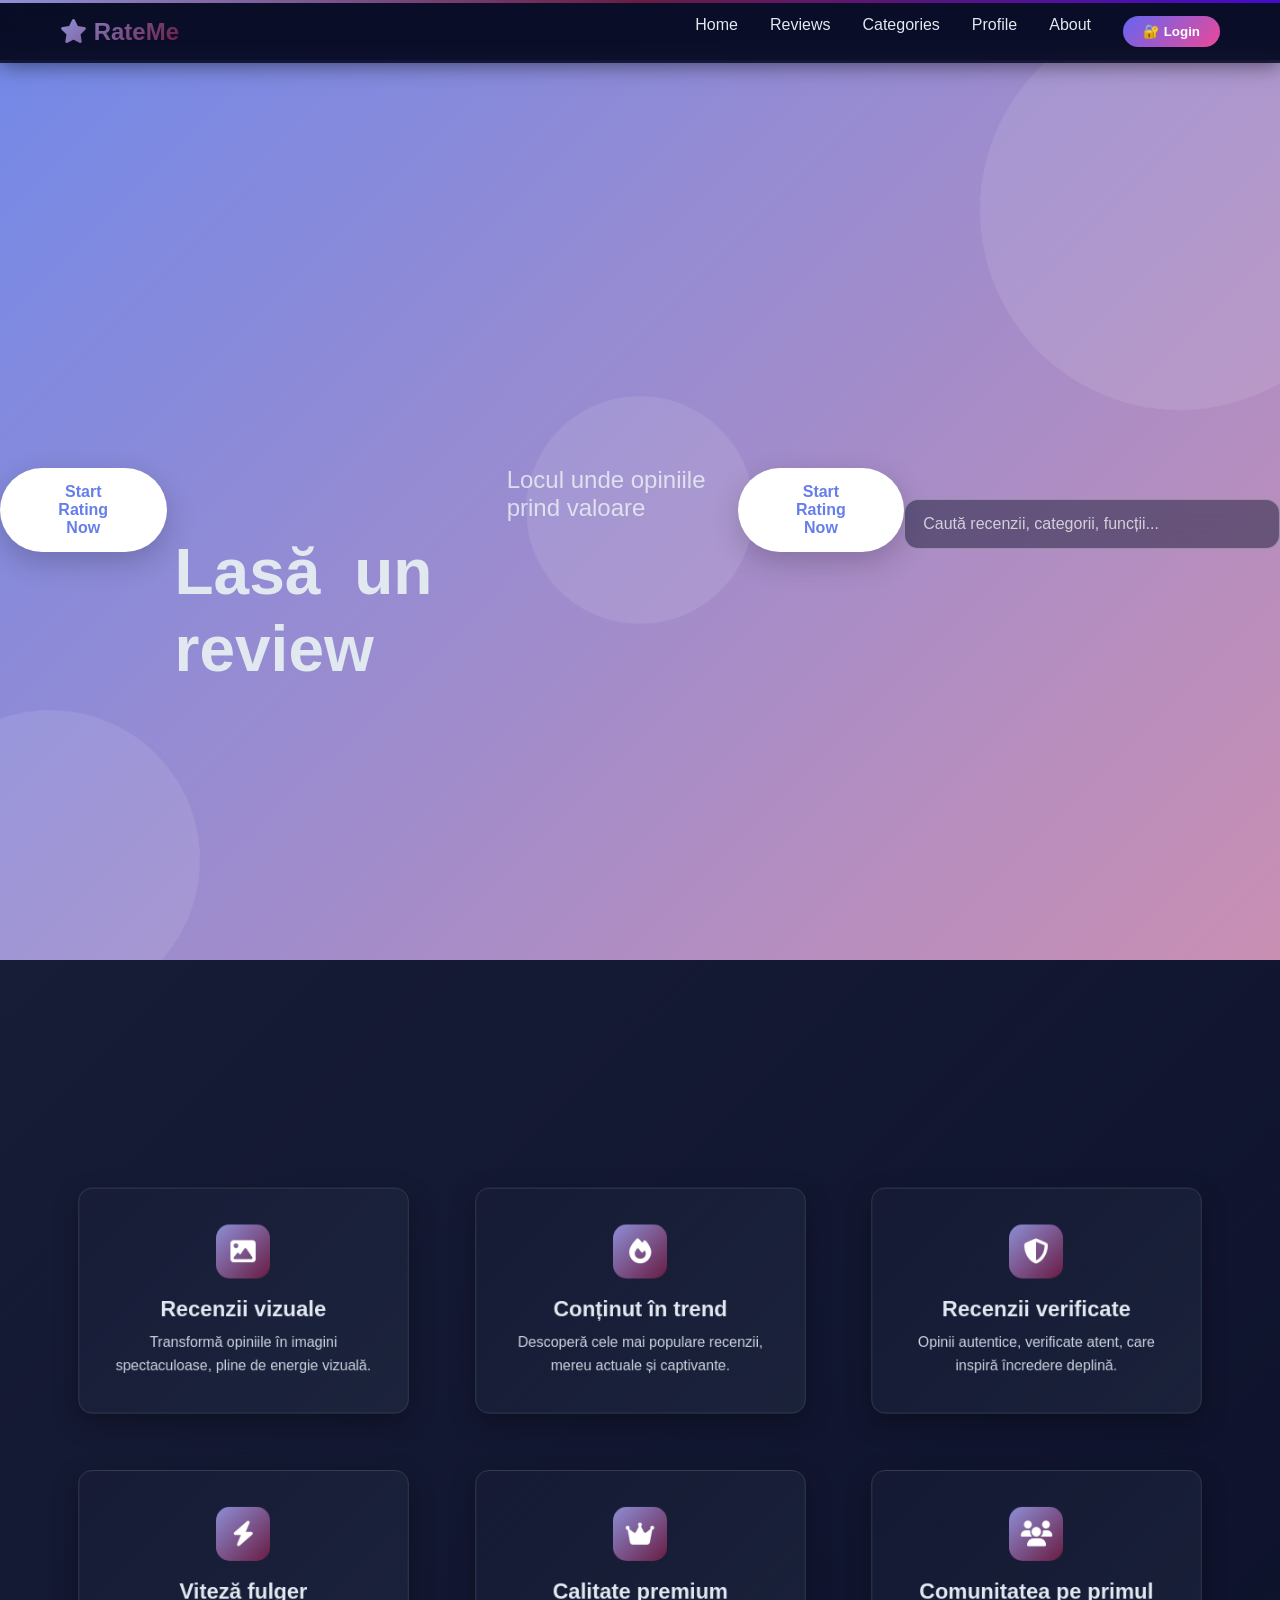
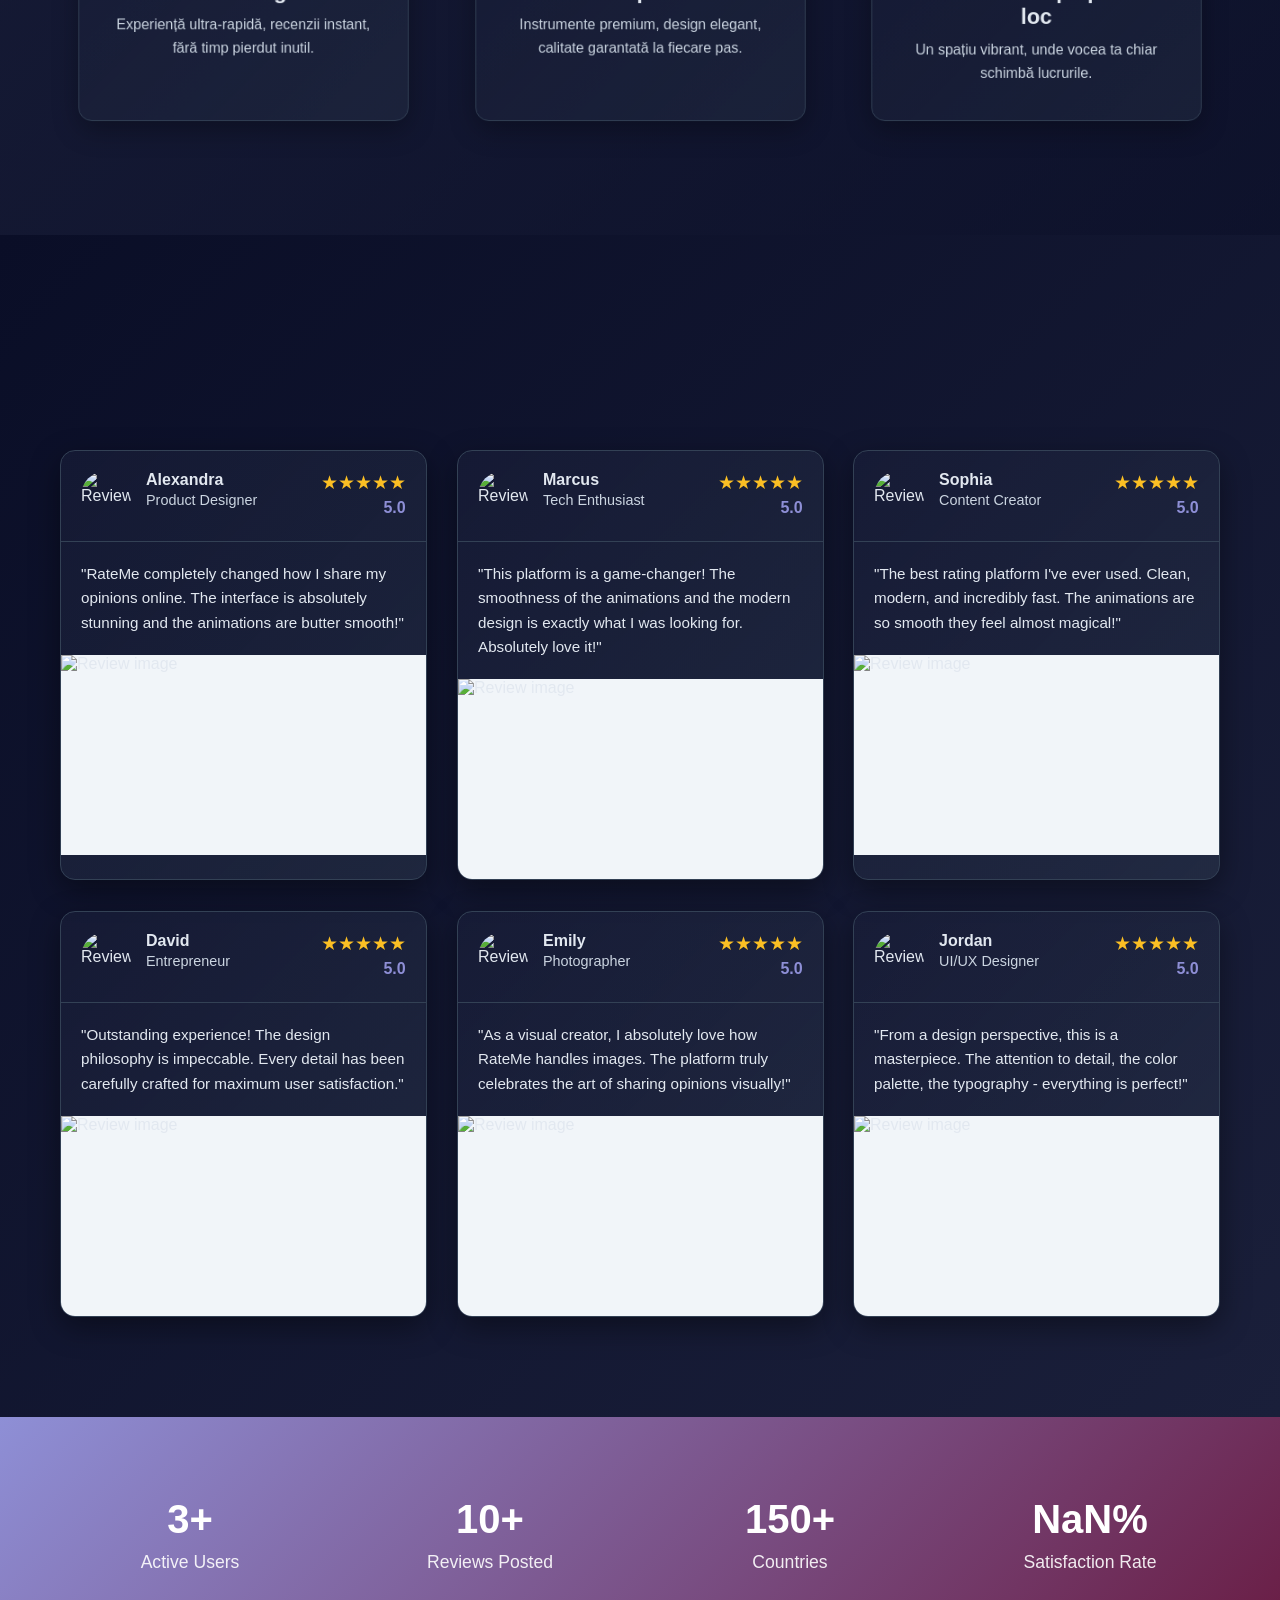
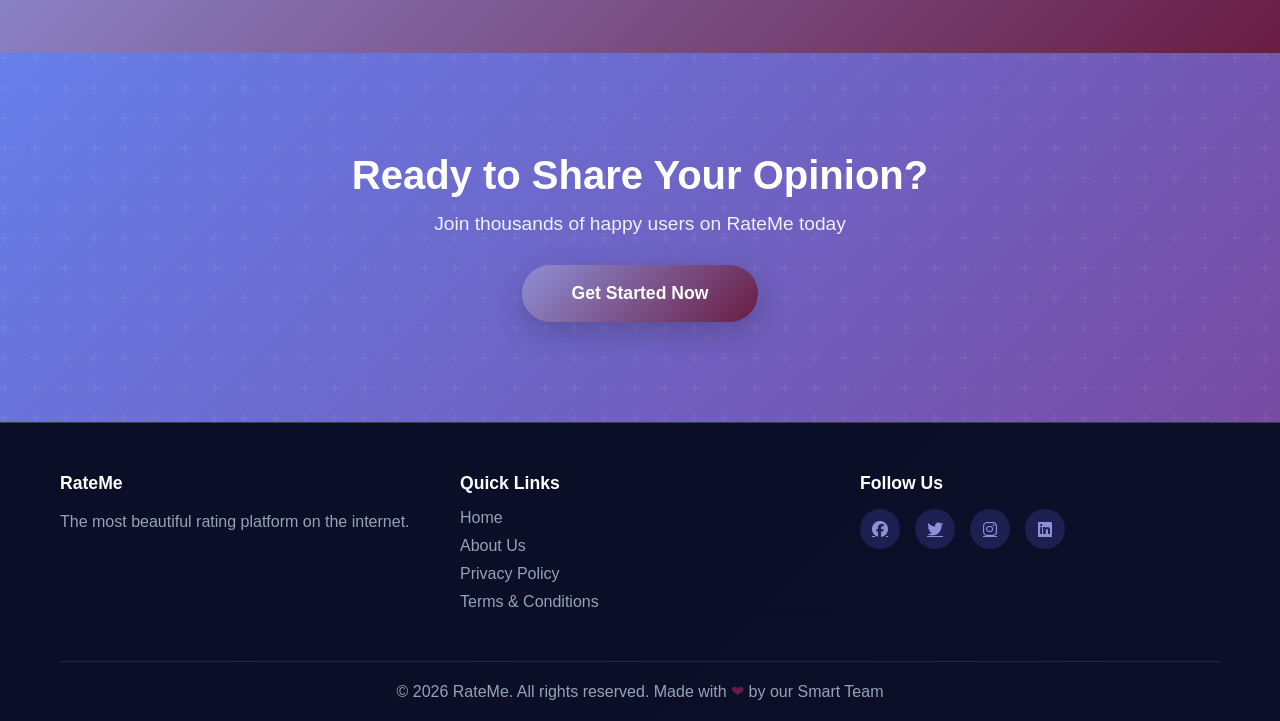
==== commit 79033160: "testing navigation functionality" ====
--- a/index.html
+++ b/index.html
@@ -35,7 +35,7 @@
             <span class="star"></span>
         </div>
         
-        <div class="hero-content">
+        <a href="#reviews" class="cta-button" style="text-decoration: none; display: inline-block; text-align: center;">Start Rating Now</a>
             <h1 class="hero-title">
                 <span class="word">Lasă</span>
                 <span class="word">un</span>
